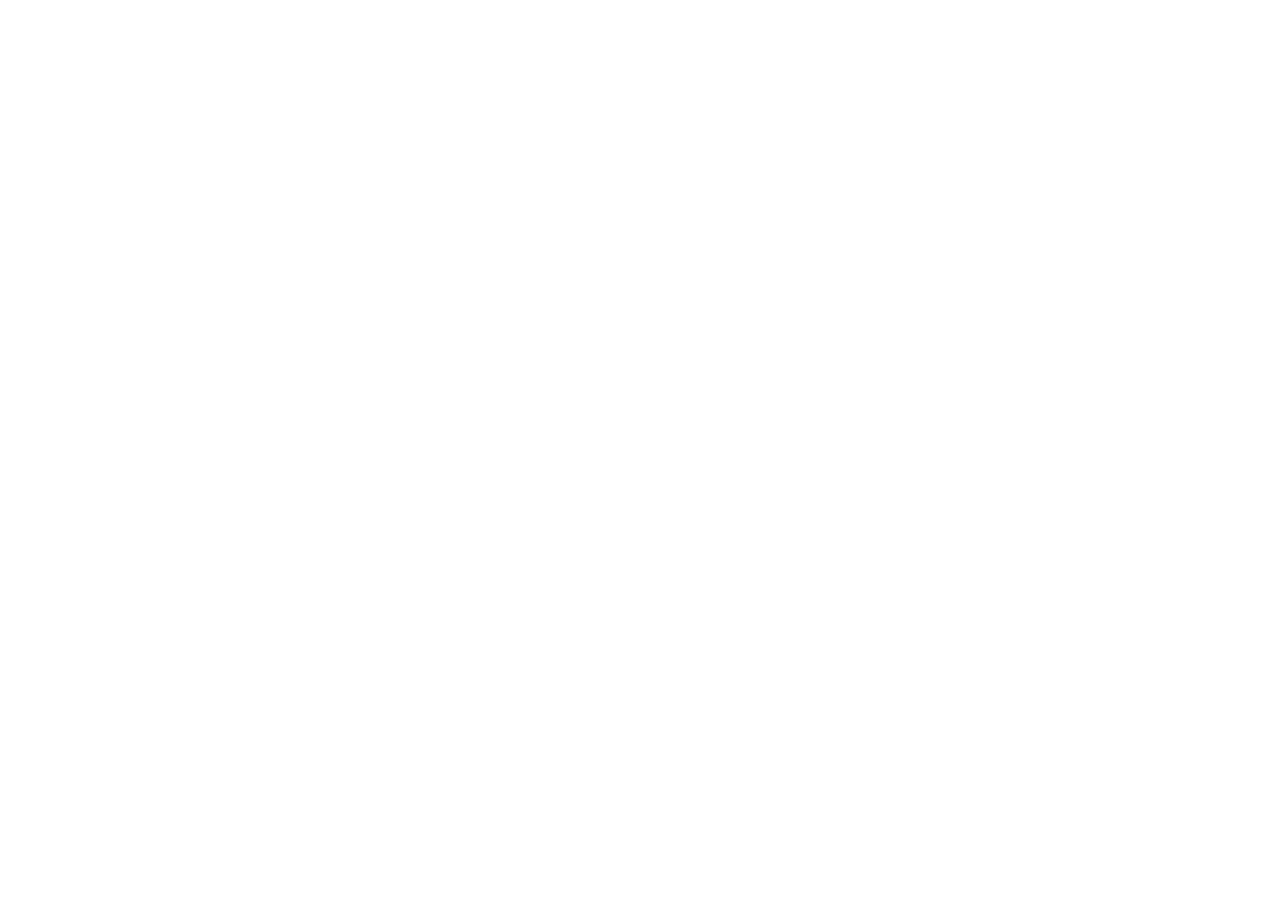
==== index.html @ 15ae05e7 "Start: project And: creat folder strucer" ====
<!DOCTYPE html>
<html lang="en">
  <head>
    <meta charset="UTF-8" />
    <meta name="viewport" content="width=device-width, initial-scale=1.0" />
    <title>Login2</title>
    <link rel="stylesheet" href="assets/styles/main.css" />
    <link rel="preconnect" href="https://fonts.googleapis.com" />
    <link rel="preconnect" href="https://fonts.gstatic.com" crossorigin />
    <link
      href="https://fonts.googleapis.com/css2?family=Poppins:ital,wght@0,100;0,200;0,300;0,
400;0,500;0,600;0,700;0,800;0,900;1,100;1,200;1,300;1,400;1,500;1,600;1,700;1,800;1,900&display=swap"
      rel="stylesheet"
    />
  </head>
  <body></body>
</html>
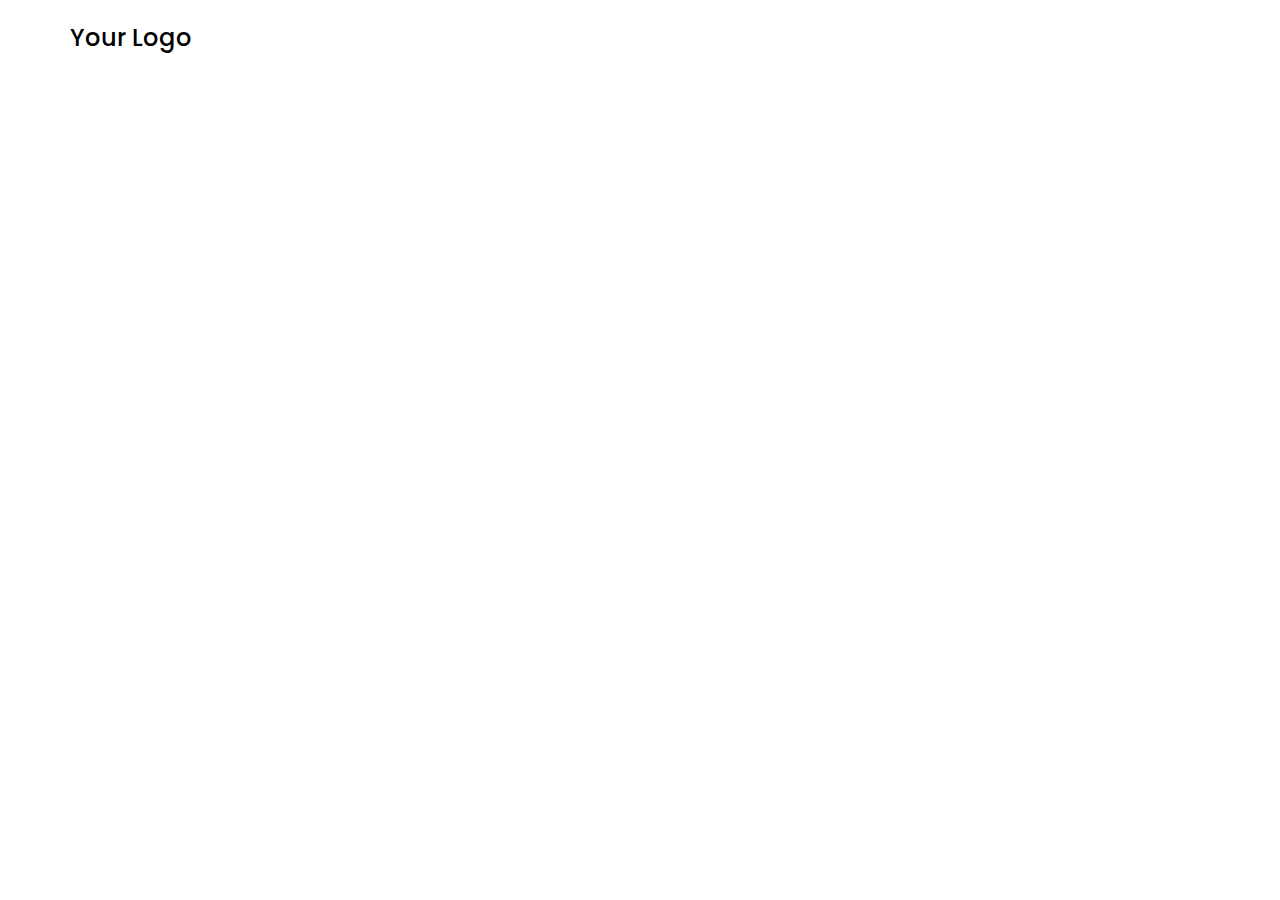
==== commit 66cf9a22: "Add: header section" ====
--- a/index.html
+++ b/index.html
@@ -13,5 +13,11 @@
       rel="stylesheet"
     />
   </head>
-  <body></body>
+  <body>
+    <header>
+      <div class="container">
+        <a href="index.html">Your Logo</a>
+      </div>
+    </header>
+  </body>
 </html>
--- a/assets/styles/main.css
+++ b/assets/styles/main.css
@@ -0,0 +1,48 @@
+* {
+  padding: 0;
+  margin: 0;
+  box-sizing: border-box;
+}
+:root {
+  --black: black;
+  --stroke: #878787;
+  --gray: #ababab;
+  --white: white;
+  --input-strok: #282828;
+}
+body {
+  font-family: "Poppins", sans-serif;
+}
+a {
+  text-decoration: none;
+}
+img {
+  max-width: 100%;
+}
+.container {
+  padding: 0 15px;
+  margin: auto;
+}
+@media (min-width: 768px) {
+  .container {
+    width: 750px;
+  }
+}
+@media (min-width: 992px) {
+  .container {
+    width: 970px;
+  }
+}
+@media (min-width: 1200px) {
+  .container {
+    width: 1170px;
+  }
+}
+header {
+  padding: 20px 0;
+}
+header a {
+  font-size: 24px;
+  font-weight: 500;
+  color: var(--black);
+}
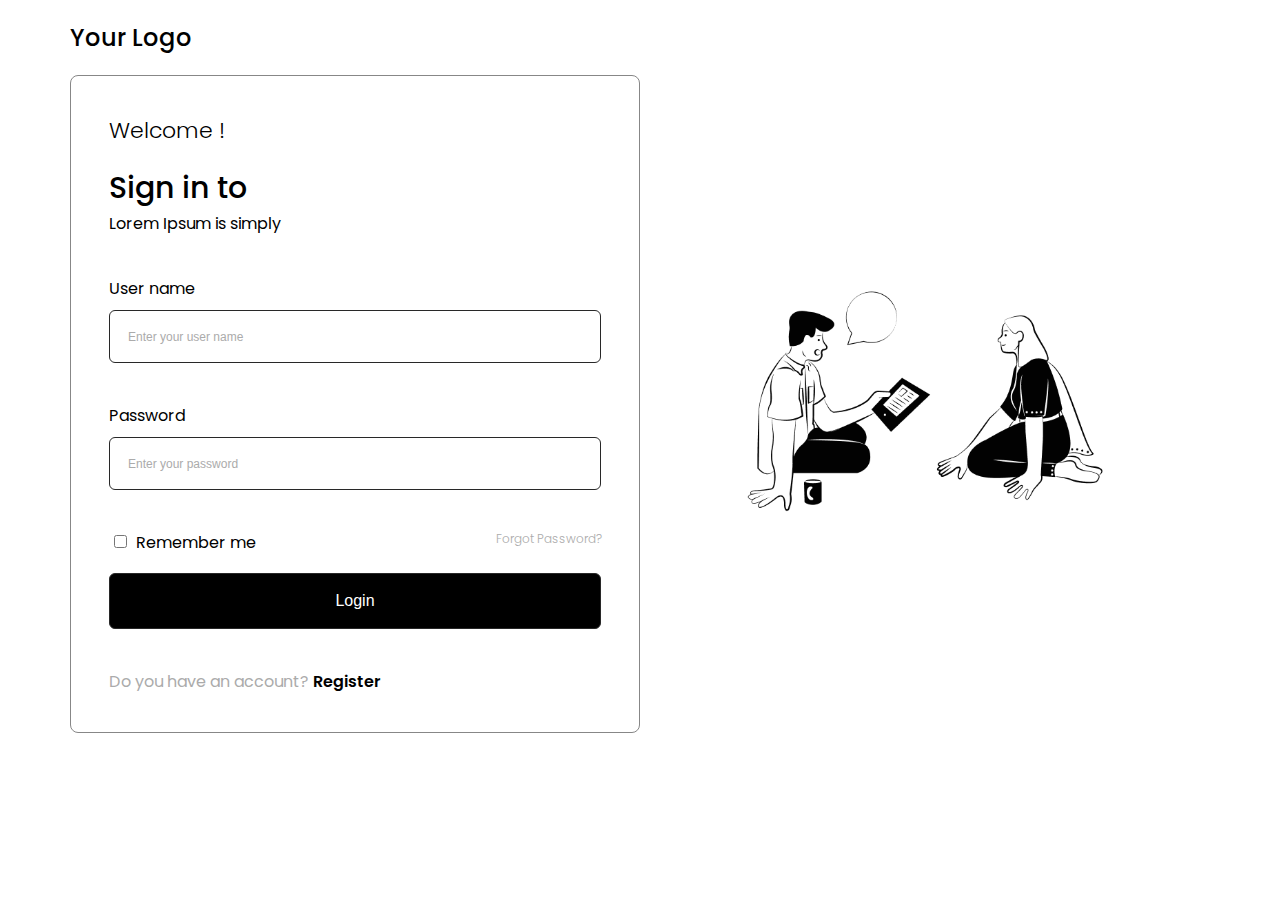
==== commit 20033bce: "Add: main section" ====
--- a/index.html
+++ b/index.html
@@ -19,5 +19,34 @@
         <a href="index.html">Your Logo</a>
       </div>
     </header>
+    <main>
+      <section>
+        <div class="container">
+          <div class="form">
+            <span class="massage">Welcome !</span>
+            <h1>Sign in to</h1>
+            <p class="title">Lorem Ipsum is simply</p>
+            <form method="post">
+              <label for="username">User name</label>
+              <input type="text" id="username" name="username" placeholder="Enter your user name" required />
+              <label for="password">Password</label>
+              <input type="password" id="password" name="password" placeholder="Enter your password" required />
+              <div class="option">
+                <div>
+                  <input type="checkbox" name="remember-me" id="remember-me" />
+                  <label for="remember-me">Remember me</label>
+                </div>
+                <a href="#" class="forgot-passowrd">Forgot Password?</a>
+              </div>
+              <input type="submit" value="Login" class="submit-btn" />
+            </form>
+            <p class="accout">Do you have an account? <a href="signup.html">Register</a></p>
+          </div>
+          <div class="image">
+            <img src="assets/images/small-team.webp" alt="small team" />
+          </div>
+        </div>
+      </section>
+    </main>
   </body>
 </html>
--- a/assets/styles/main.css
+++ b/assets/styles/main.css
@@ -46,3 +46,102 @@
   font-weight: 500;
   color: var(--black);
 }
+section .container {
+  display: flex;
+  align-items: center;
+  justify-content: space-between;
+}
+@media (max-width: 991px) {
+  section .container {
+    justify-content: center;
+  }
+  section .form {
+    width: 100%;
+  }
+}
+section .form {
+  width: 50%;
+  padding: 38px;
+  border: 0.7px solid var(--stroke);
+  border-radius: 8px;
+}
+section .massage {
+  display: block;
+  margin-bottom: 18px;
+  font-size: 22px;
+  font-weight: 300;
+}
+section h1 {
+  font-size: 30px;
+  font-weight: 500;
+}
+section .title {
+  margin-bottom: 40px;
+  font-size: 16px;
+  font-weight: 400;
+}
+
+section form label {
+  display: block;
+  margin-bottom: 9px;
+  font-size: 16px;
+  font-weight: 400;
+}
+section form {
+  width: 100%;
+}
+section form input {
+   width: 100%;
+  display: block;
+  padding: 18px;
+  margin-bottom: 40px;
+  border: none;
+   border-radius: 6px;
+  outline: none;
+  border: 0.6px solid var(--input-strok);
+}
+section form input::placeholder {
+  font-size: 12px;
+  font-weight: 300;
+  color: var(--gray);
+}
+section form .option {
+  display: flex;
+  justify-content: space-between;
+  margin-bottom: 18px;
+}
+section form .option label {
+  display: inline;
+}
+section form .option input {
+    margin: 5px;
+  display: inline;
+  width: fit-content;
+}
+section form .option a {
+  font-size: 12px;
+  font-weight: 300;
+  color: var(--gray);
+}
+section .accout {
+  color: var(--gray);
+}
+section .accout a {
+  color: var(--black);
+  font-size: 16px;
+  font-weight: 600;
+}
+section form .submit-btn {
+  font-size: 16px;
+  font-weight: 500;
+   color: var(--white);
+  background-color: var(--black);
+}
+section .image {
+  width: 50%;
+}
+@media (max-width: 991px) {
+  section .image {
+    display: none;
+  }
+}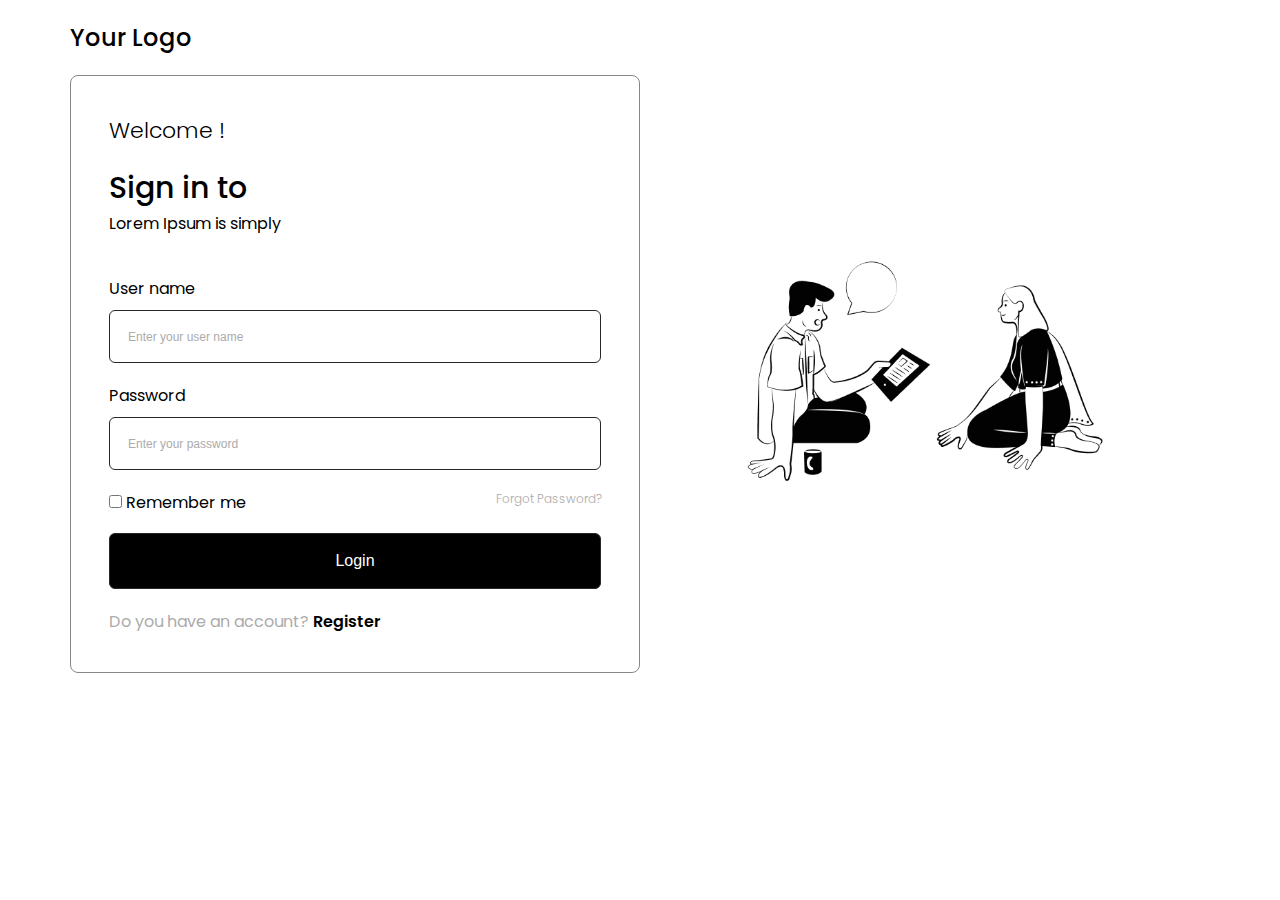
==== commit 379857e2: "Start: progect And: Add: folder strucer" ====
--- a/index.html
+++ b/index.html
@@ -34,7 +34,7 @@
               <div class="option">
                 <div>
                   <input type="checkbox" name="remember-me" id="remember-me" />
-                  <label for="remember-me">Remember me</label>
+                  <label for="remember-m">Remember me</label>
                 </div>
                 <a href="#" class="forgot-passowrd">Forgot Password?</a>
               </div>
--- a/assets/styles/main.css
+++ b/assets/styles/main.css
@@ -91,12 +91,12 @@
   width: 100%;
 }
 section form input {
-   width: 100%;
+  width: 100%;
+  padding: 18px;
+  margin-bottom: 20px;
   display: block;
-  padding: 18px;
-  margin-bottom: 40px;
   border: none;
-   border-radius: 6px;
+  border-radius: 6px;
   outline: none;
   border: 0.6px solid var(--input-strok);
 }
@@ -114,7 +114,7 @@
   display: inline;
 }
 section form .option input {
-    margin: 5px;
+  margin: 0;
   display: inline;
   width: fit-content;
 }
@@ -134,7 +134,7 @@
 section form .submit-btn {
   font-size: 16px;
   font-weight: 500;
-   color: var(--white);
+  color: var(--white);
   background-color: var(--black);
 }
 section .image {
@@ -144,4 +144,4 @@
   section .image {
     display: none;
   }
-}+}
